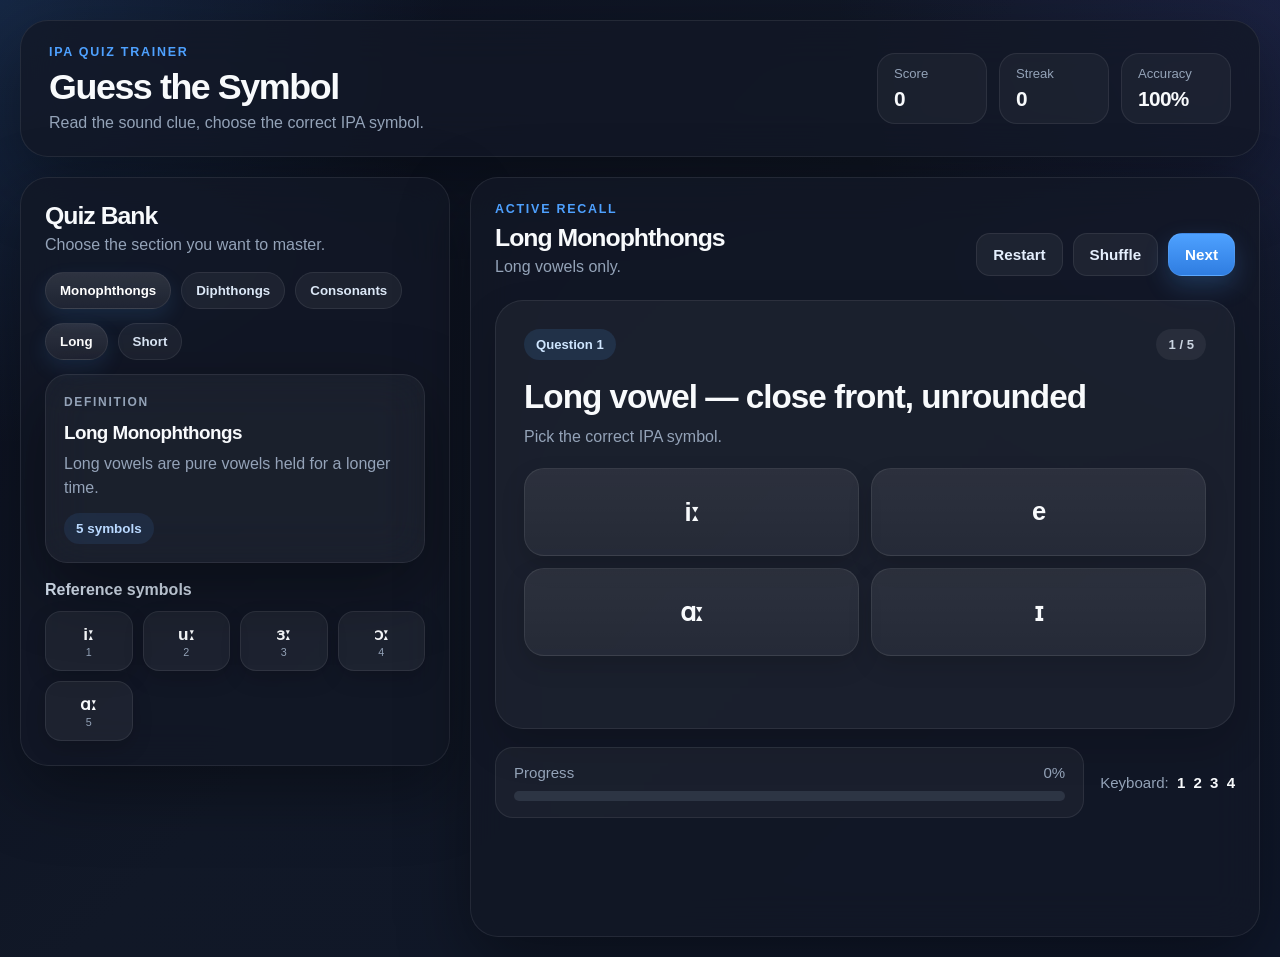
==== index.html @ 28d146d0 "first commit" ====
<!DOCTYPE html>
<html lang="id">
<head>
  <meta charset="UTF-8" />
  <meta name="viewport" content="width=device-width, initial-scale=1.0" />
  <title>IPA Quiz Trainer</title>
  <link rel="stylesheet" href="css/style.css" />
</head>
<body>
  <div class="app-shell">
    <header class="topbar glass">
      <div>
        <p class="eyebrow">IPA Quiz Trainer</p>
        <h1>Guess the Symbol</h1>
        <p class="subhead">Read the sound clue, choose the correct IPA symbol.</p>
      </div>

      <div class="stats">
        <div class="stat-card">
          <span>Score</span>
          <strong id="score">0</strong>
        </div>
        <div class="stat-card">
          <span>Streak</span>
          <strong id="streak">0</strong>
        </div>
        <div class="stat-card">
          <span>Accuracy</span>
          <strong id="accuracy">100%</strong>
        </div>
      </div>
    </header>

    <main class="layout">
      <aside class="sidebar glass">
        <div class="panel-head">
          <h2>Quiz Bank</h2>
          <p>Choose the section you want to master.</p>
        </div>

        <div class="main-tabs">
          <button class="main-tab active" data-main="monophthongs">Monophthongs</button>
          <button class="main-tab" data-main="diphthongs">Diphthongs</button>
          <button class="main-tab" data-main="consonants">Consonants</button>
        </div>

        <div class="subtabs-wrap">
          <div class="sub-tabs active" data-wrap="monophthongs">
            <button class="sub-tab active" data-main="monophthongs" data-sub="long">Long</button>
            <button class="sub-tab" data-main="monophthongs" data-sub="short">Short</button>
          </div>

          <div class="sub-tabs" data-wrap="diphthongs">
            <button class="sub-tab active" data-main="diphthongs" data-sub="all">All Diphthongs</button>
          </div>

          <div class="sub-tabs" data-wrap="consonants">
            <button class="sub-tab active" data-main="consonants" data-sub="plosives">Plosives</button>
            <button class="sub-tab" data-main="consonants" data-sub="fricatives">Fricatives</button>
            <button class="sub-tab" data-main="consonants" data-sub="affricates">Affricates</button>
            <button class="sub-tab" data-main="consonants" data-sub="nasals">Nasals</button>
            <button class="sub-tab" data-main="consonants" data-sub="approximants">Approximants</button>
          </div>
        </div>

        <div class="definition-card glass-inner">
          <p class="definition-eyebrow">Definition</p>
          <h3 id="definition-title">Long Monophthongs</h3>
          <p id="definition-text">Long vowels are pure vowels that are held longer in pronunciation.</p>
          <div class="definition-meta" id="definition-meta">5 symbols</div>
        </div>

        <div class="reference-panel">
          <p class="reference-title">Reference symbols</p>
          <div class="reference-grid" id="reference-grid"></div>
        </div>
      </aside>

      <section class="quiz glass">
        <div class="quiz-head">
          <div>
            <p class="eyebrow">Active Recall</p>
            <h2 id="section-title">Long Monophthongs</h2>
            <p class="subhead" id="section-note">Choose the symbol that matches the sound clue.</p>
          </div>

          <div class="quiz-controls">
            <button class="pill-btn" id="restart-btn">Restart</button>
            <button class="pill-btn" id="shuffle-btn">Shuffle</button>
            <button class="pill-btn primary" id="next-btn">Next</button>
          </div>
        </div>

        <div class="question-card">
          <div class="question-top">
            <span class="question-chip" id="question-chip">Question 1</span>
            <span class="question-chip subtle" id="question-count">1 / 1</span>
          </div>

          <h3 id="question-text">Loading...</h3>
          <p class="question-help">Pick the correct IPA symbol.</p>

          <div class="options-grid" id="options-grid"></div>

          <div class="result-box" id="result-box">
            <p id="result-text"></p>
          </div>
        </div>

        <div class="bottom-bar">
          <div class="progress-wrap">
            <div class="progress-top">
              <span>Progress</span>
              <span id="progress-text">0%</span>
            </div>
            <div class="progress-track">
              <div id="progress-fill"></div>
            </div>
          </div>

          <div class="hint-line">
            <span>Keyboard:</span>
            <strong>1</strong> <strong>2</strong> <strong>3</strong> <strong>4</strong>
          </div>
        </div>
      </section>
    </main>
  </div>

  <script src="js/script.js"></script>
</body>
</html>
---- css/style.css ----
:root {
  --bg-1: #0b1020;
  --bg-2: #111827;
  --bg-3: #0f172a;
  --card: rgba(18, 24, 38, 0.78);
  --card-strong: rgba(24, 31, 48, 0.92);
  --card-inner: rgba(255, 255, 255, 0.04);
  --stroke: rgba(255, 255, 255, 0.08);
  --text: #f8fafc;
  --muted: #94a3b8;
  --blue: #4ea1ff;
  --blue-dark: #6cb7ff;
  --green: #34d399;
  --red: #fb7185;
  --shadow: 0 24px 70px rgba(0, 0, 0, 0.38);
  --radius-xl: 28px;
  --radius-lg: 20px;
  --radius-md: 16px;
  --radius-sm: 12px;
}

* {
  box-sizing: border-box;
  margin: 0;
  padding: 0;
}

html, body {
  min-height: 100%;
}

body {
  font-family: -apple-system, BlinkMacSystemFont, "Segoe UI", Roboto, Helvetica, Arial, sans-serif;
  color: var(--text);
  background:
    radial-gradient(circle at top left, rgba(78, 161, 255, 0.16), transparent 28%),
    radial-gradient(circle at top right, rgba(99, 102, 241, 0.12), transparent 28%),
    linear-gradient(135deg, var(--bg-1), var(--bg-2) 46%, var(--bg-3));
  padding: 20px;
}

.app-shell {
  max-width: 1520px;
  margin: 0 auto;
}

.glass,
.glass-inner {
  border: 1px solid var(--stroke);
  backdrop-filter: blur(22px);
  -webkit-backdrop-filter: blur(22px);
  box-shadow: var(--shadow);
}

.glass {
  background: var(--card);
}

.glass-inner {
  background: var(--card-inner);
}

.topbar {
  border-radius: var(--radius-xl);
  padding: 24px 28px;
  display: flex;
  justify-content: space-between;
  align-items: center;
  gap: 18px;
  margin-bottom: 20px;
}

.eyebrow {
  font-size: 0.78rem;
  letter-spacing: 0.14em;
  text-transform: uppercase;
  color: var(--blue);
  font-weight: 800;
  margin-bottom: 8px;
}

.topbar h1,
.quiz-head h2,
.panel-head h2 {
  letter-spacing: -0.04em;
}

.topbar h1 {
  font-size: clamp(1.7rem, 2.8vw, 2.8rem);
  margin-bottom: 6px;
}

.subhead {
  color: var(--muted);
}

.stats {
  display: grid;
  grid-template-columns: repeat(3, minmax(100px, 1fr));
  gap: 12px;
}

.stat-card {
  background: rgba(255, 255, 255, 0.04);
  border: 1px solid rgba(255, 255, 255, 0.08);
  border-radius: 18px;
  padding: 12px 16px;
  min-width: 110px;
}

.stat-card span {
  display: block;
  font-size: 0.82rem;
  color: var(--muted);
  margin-bottom: 6px;
}

.stat-card strong {
  font-size: 1.3rem;
  letter-spacing: -0.03em;
}

.layout {
  display: grid;
  grid-template-columns: 430px 1fr;
  gap: 20px;
  align-items: start;
}

.sidebar,
.quiz {
  border-radius: var(--radius-xl);
  padding: 24px;
}

.sidebar {
  position: sticky;
  top: 20px;
  max-height: calc(100vh - 40px);
  overflow: auto;
}

.panel-head h2,
.quiz-head h2 {
  font-size: 1.55rem;
  margin-bottom: 6px;
}

.panel-head p {
  color: var(--muted);
}

.main-tabs,
.sub-tabs {
  display: flex;
  flex-wrap: wrap;
  gap: 10px;
}

.main-tabs {
  margin: 18px 0 14px;
}

.sub-tabs {
  display: none;
  margin-bottom: 14px;
}

.sub-tabs.active {
  display: flex;
}

.main-tab,
.sub-tab,
.pill-btn {
  border: none;
  cursor: pointer;
  transition: 0.2s ease;
  font-weight: 700;
}

.main-tab,
.sub-tab {
  padding: 10px 14px;
  border-radius: 999px;
  background: rgba(255, 255, 255, 0.05);
  color: #dbe7f6;
  border: 1px solid rgba(255, 255, 255, 0.08);
}

.main-tab.active,
.sub-tab.active {
  background: linear-gradient(180deg, rgba(255,255,255,0.12), rgba(255,255,255,0.06));
  color: #ffffff;
  box-shadow: 0 8px 20px rgba(78, 161, 255, 0.12);
}

.definition-card {
  margin-top: 10px;
  border-radius: 22px;
  padding: 18px;
  background: rgba(255, 255, 255, 0.04);
}

.definition-eyebrow {
  color: var(--blue);
  font-size: 0.75rem;
  text-transform: uppercase;
  letter-spacing: 0.14em;
  font-weight: 800;
  margin-bottom: 10px;
}

.definition-card h3 {
  font-size: 1.18rem;
  letter-spacing: -0.03em;
  margin-bottom: 8px;
}

.definition-card p {
  color: var(--muted);
  line-height: 1.55;
}

.definition-meta {
  margin-top: 12px;
  display: inline-flex;
  align-items: center;
  padding: 8px 12px;
  border-radius: 999px;
  background: rgba(78, 161, 255, 0.1);
  color: #b9d9ff;
  font-size: 0.84rem;
  font-weight: 700;
}

.reference-panel {
  margin-top: 18px;
}

.reference-title {
  font-weight: 700;
  color: #dbe7f6;
  margin-bottom: 12px;
}

.reference-grid {
  display: grid;
  grid-template-columns: repeat(auto-fill, minmax(72px, 1fr));
  gap: 10px;
}

.ref-item {
  height: 60px;
  border-radius: 16px;
  background: rgba(255, 255, 255, 0.05);
  border: 1px solid rgba(255, 255, 255, 0.08);
  display: flex;
  align-items: center;
  justify-content: center;
  flex-direction: column;
  gap: 2px;
  box-shadow: 0 8px 20px rgba(0, 0, 0, 0.16);
  padding: 8px;
  text-align: center;
  color: var(--text);
}

.ref-item .ref-symbol {
  font-size: 1.08rem;
  font-weight: 800;
}

.ref-item .ref-label {
  font-size: 0.67rem;
  color: var(--muted);
  line-height: 1;
}

.quiz {
  min-height: calc(100vh - 140px);
}

.quiz-head {
  display: flex;
  justify-content: space-between;
  align-items: end;
  gap: 16px;
  flex-wrap: wrap;
  margin-bottom: 24px;
}

.quiz-controls {
  display: flex;
  gap: 10px;
  flex-wrap: wrap;
}

.pill-btn {
  border-radius: 14px;
  padding: 12px 16px;
  font-size: 0.95rem;
  background: rgba(255, 255, 255, 0.05);
  color: #e5effd;
  border: 1px solid rgba(255, 255, 255, 0.08);
}

.pill-btn.primary {
  background: linear-gradient(180deg, #4ea1ff, #2f7de1);
  color: #fff;
  box-shadow: 0 10px 24px rgba(78, 161, 255, 0.22);
}

.question-card {
  background: rgba(255, 255, 255, 0.04);
  border: 1px solid rgba(255, 255, 255, 0.08);
  border-radius: var(--radius-xl);
  box-shadow: 0 18px 40px rgba(0, 0, 0, 0.16);
  padding: 28px;
}

.question-top {
  display: flex;
  justify-content: space-between;
  gap: 10px;
  margin-bottom: 16px;
  flex-wrap: wrap;
}

.question-chip {
  display: inline-flex;
  align-items: center;
  border-radius: 999px;
  padding: 8px 12px;
  background: rgba(78, 161, 255, 0.13);
  color: #cfe6ff;
  font-weight: 800;
  font-size: 0.82rem;
}

.question-chip.subtle {
  background: rgba(255, 255, 255, 0.06);
  color: #cbd5e1;
}

#question-text {
  font-size: clamp(1.5rem, 2.6vw, 2.4rem);
  line-height: 1.25;
  letter-spacing: -0.03em;
  margin-bottom: 10px;
}

.question-help {
  color: var(--muted);
  margin-bottom: 22px;
}

.options-grid {
  display: grid;
  grid-template-columns: repeat(2, minmax(0, 1fr));
  gap: 12px;
}

.option-btn {
  min-height: 88px;
  border: 1px solid rgba(255, 255, 255, 0.08);
  background: linear-gradient(180deg, rgba(255,255,255,0.08), rgba(255,255,255,0.05));
  border-radius: 20px;
  font-size: clamp(1.5rem, 2vw, 2.1rem);
  font-weight: 900;
  letter-spacing: -0.04em;
  cursor: pointer;
  transition: transform 0.18s ease, box-shadow 0.18s ease, border-color 0.18s ease;
  box-shadow: 0 10px 24px rgba(0, 0, 0, 0.14);
  color: var(--text);
}

.option-btn:hover:not(:disabled) {
  transform: translateY(-2px);
  box-shadow: 0 16px 30px rgba(0, 0, 0, 0.22);
}

.option-btn:disabled {
  cursor: default;
  opacity: 0.95;
}

.option-btn.correct {
  border-color: rgba(52, 211, 153, 0.35);
  background: rgba(52, 211, 153, 0.12);
  color: #9ef0c9;
}

.option-btn.wrong {
  border-color: rgba(251, 113, 133, 0.35);
  background: rgba(251, 113, 133, 0.12);
  color: #ffb0c0;
}

.result-box {
  margin-top: 18px;
  min-height: 26px;
}

#result-text {
  font-weight: 700;
  color: #dbe7f6;
}

.bottom-bar {
  margin-top: 18px;
  display: grid;
  grid-template-columns: 1fr auto;
  gap: 16px;
  align-items: center;
}

.progress-wrap {
  background: rgba(255, 255, 255, 0.04);
  border: 1px solid rgba(255, 255, 255, 0.08);
  border-radius: 18px;
  padding: 16px 18px;
}

.progress-top {
  display: flex;
  justify-content: space-between;
  margin-bottom: 10px;
  color: var(--muted);
  font-size: 0.94rem;
}

.progress-track {
  width: 100%;
  height: 10px;
  background: rgba(148, 163, 184, 0.16);
  border-radius: 999px;
  overflow: hidden;
}

#progress-fill {
  height: 100%;
  width: 0%;
  border-radius: inherit;
  background: linear-gradient(90deg, #4ea1ff, #7ab7ff);
  transition: width 0.25s ease;
}

.hint-line {
  color: var(--muted);
  font-size: 0.94rem;
  white-space: nowrap;
}

.hint-line strong {
  color: #f8fafc;
  margin-left: 4px;
}

@media (max-width: 1100px) {
  .layout {
    grid-template-columns: 1fr;
  }

  .sidebar {
    position: relative;
    top: auto;
    max-height: none;
  }
}

@media (max-width: 720px) {
  body {
    padding: 12px;
  }

  .topbar,
  .sidebar,
  .quiz {
    padding: 18px;
    border-radius: 22px;
  }

  .topbar {
    flex-direction: column;
    align-items: stretch;
  }

  .stats {
    grid-template-columns: 1fr 1fr 1fr;
  }

  .stat-card {
    min-width: 0;
  }

  .options-grid {
    grid-template-columns: 1fr;
  }

  .bottom-bar {
    grid-template-columns: 1fr;
  }
}
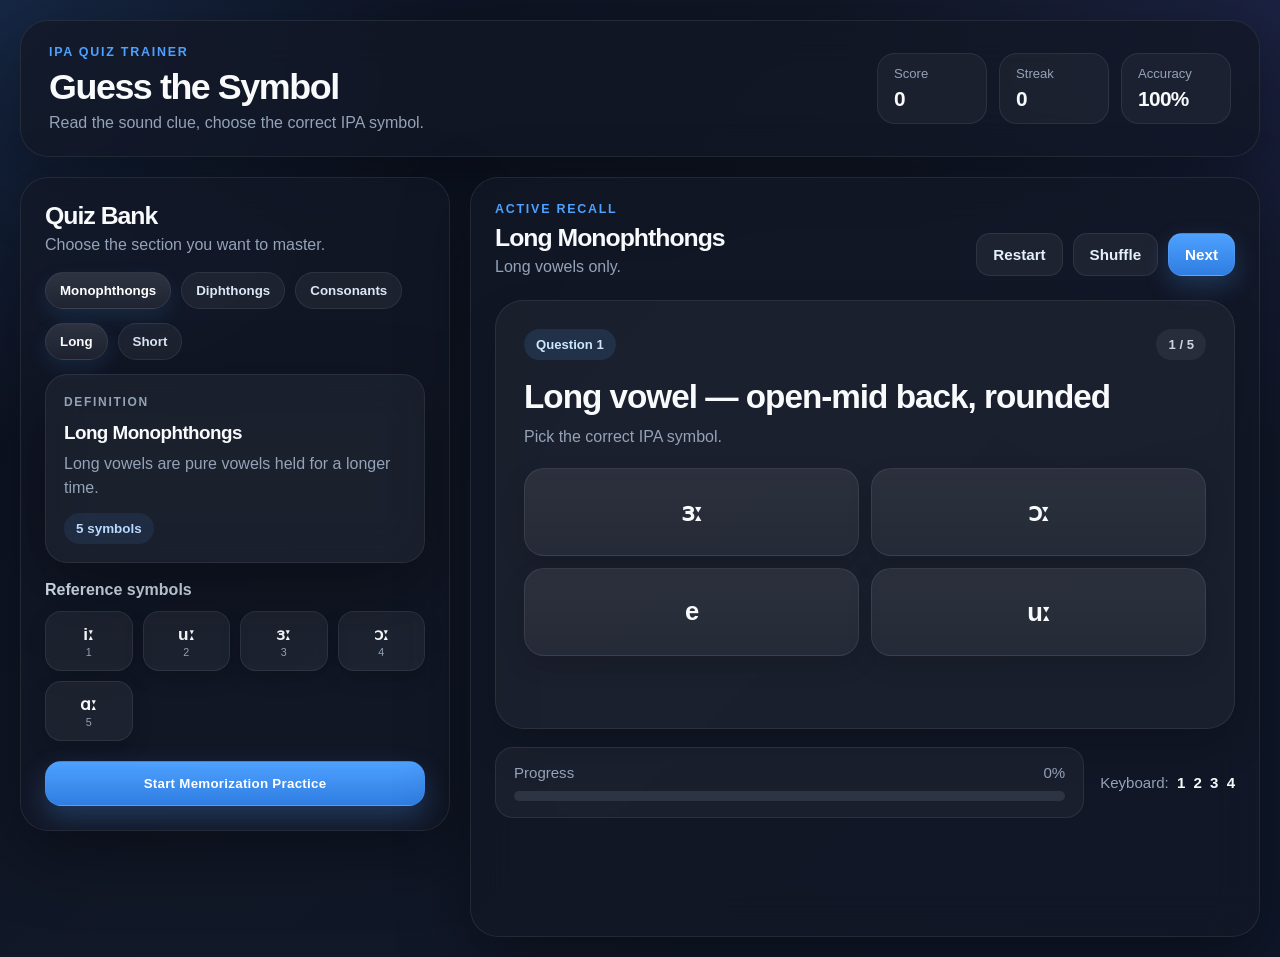
==== commit 49c2c95a: "update: added cta in quiz bank" ====
--- a/index.html
+++ b/index.html
@@ -74,6 +74,12 @@
           <p class="reference-title">Reference symbols</p>
           <div class="reference-grid" id="reference-grid"></div>
         </div>
+
+        <div class="cta-memorize">
+  <button class="cta-btn" id="memorize-btn">
+    Start Memorization Practice
+  </button>
+</div>
       </aside>
 
       <section class="quiz glass">
--- a/css/style.css
+++ b/css/style.css
@@ -25,8 +25,8 @@
   padding: 0;
 }
 
-html, body {
-  min-height: 100%;
+html {
+  scroll-behavior: smooth;
 }
 
 body {
@@ -37,6 +37,7 @@
     radial-gradient(circle at top right, rgba(99, 102, 241, 0.12), transparent 28%),
     linear-gradient(135deg, var(--bg-1), var(--bg-2) 46%, var(--bg-3));
   padding: 20px;
+  min-height: 100%;
 }
 
 .app-shell {
@@ -137,7 +138,18 @@
   position: sticky;
   top: 20px;
   max-height: calc(100vh - 40px);
-  overflow: auto;
+  overflow-y: auto;
+
+    /* Hide scrollbar (Firefox) */
+    scrollbar-width: none;
+
+    /* Hide scrollbar (IE / Edge legacy) */
+    -ms-overflow-style: none;
+}
+
+/* Hide scrollbar (Chrome, Safari, modern Edge) */
+.sidebar::-webkit-scrollbar {
+    display: none;
 }
 
 .panel-head h2,
@@ -457,6 +469,33 @@
   margin-left: 4px;
 }
 
+.cta-memorize {
+  margin-top: 20px;
+}
+
+.cta-btn {
+  width: 100%;
+  padding: 14px 16px;
+  border-radius: 16px;
+  border: 1px solid rgba(78, 161, 255, 0.25);
+  background: linear-gradient(180deg, #4ea1ff, #2f7de1);
+  color: #fff;
+  font-weight: 800;
+  letter-spacing: 0.02em;
+  cursor: pointer;
+  transition: all 0.2s ease;
+  box-shadow: 0 12px 28px rgba(78, 161, 255, 0.25);
+}
+
+.cta-btn:hover {
+  transform: translateY(-1px);
+  box-shadow: 0 16px 34px rgba(78, 161, 255, 0.35);
+}
+
+.cta-btn:active {
+  transform: scale(0.98);
+}
+
 @media (max-width: 1100px) {
   .layout {
     grid-template-columns: 1fr;
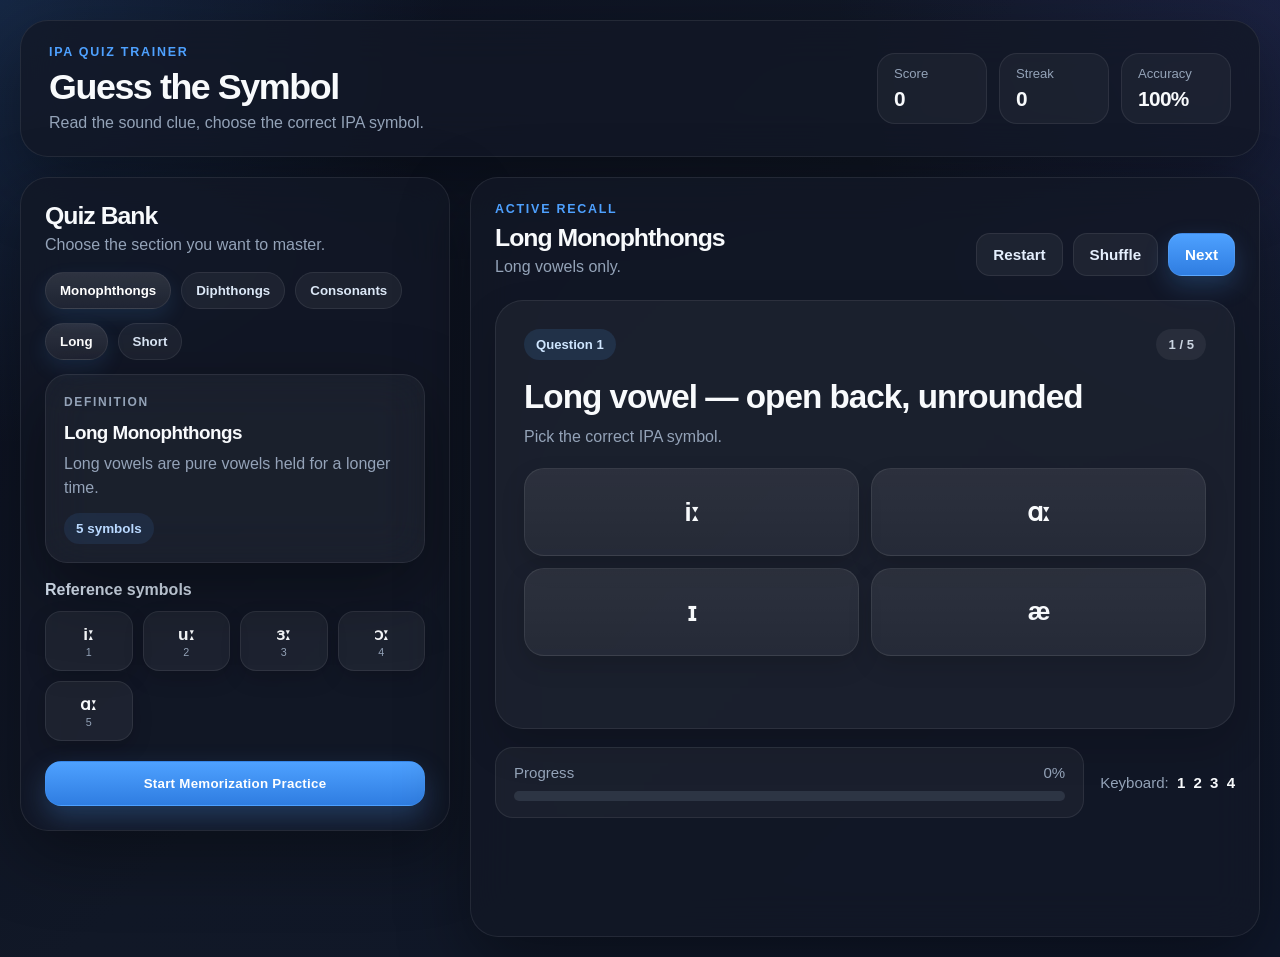
==== commit 8770eb01: "update:another fix path" ====
--- a/index.html
+++ b/index.html
@@ -76,9 +76,9 @@
         </div>
 
         <div class="cta-memorize">
-  <button class="cta-btn" id="memorize-btn">
-    Start Memorization Practice
-  </button>
+  <a href="memorization/memorization.html">
+    <button class="cta-btn">Start Memorization Practice</button>
+  </a>
 </div>
       </aside>
 
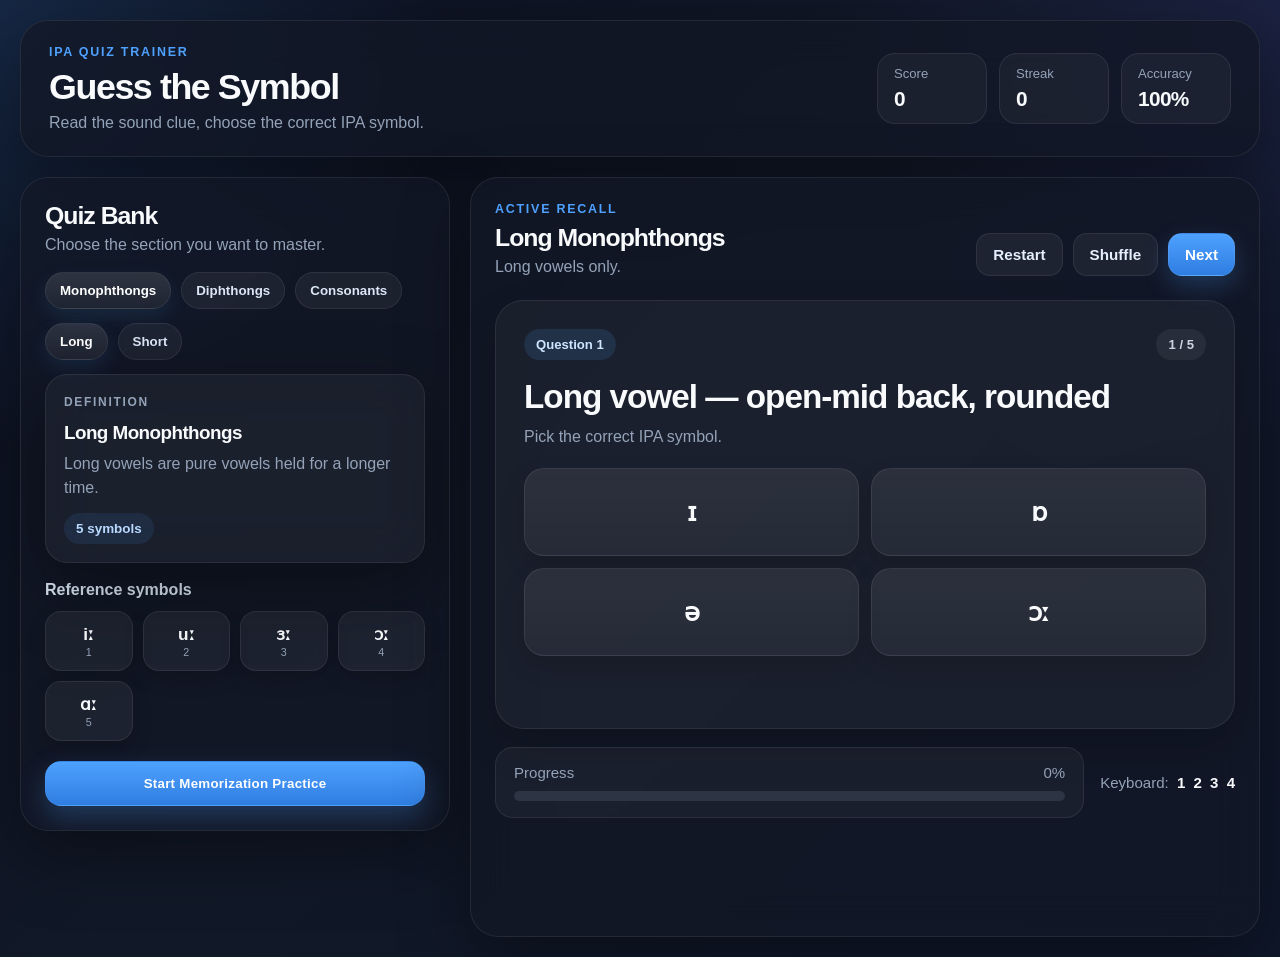
==== commit a9137f8f: "updat: another fix idk lol" ====
--- a/index.html
+++ b/index.html
@@ -76,9 +76,9 @@
         </div>
 
         <div class="cta-memorize">
-  <a href="memorization/memorization.html">
-    <button class="cta-btn">Start Memorization Practice</button>
-  </a>
+  <button class="cta-btn" id="memorize-btn">
+    Start Memorization Practice
+  </button>
 </div>
       </aside>
 
